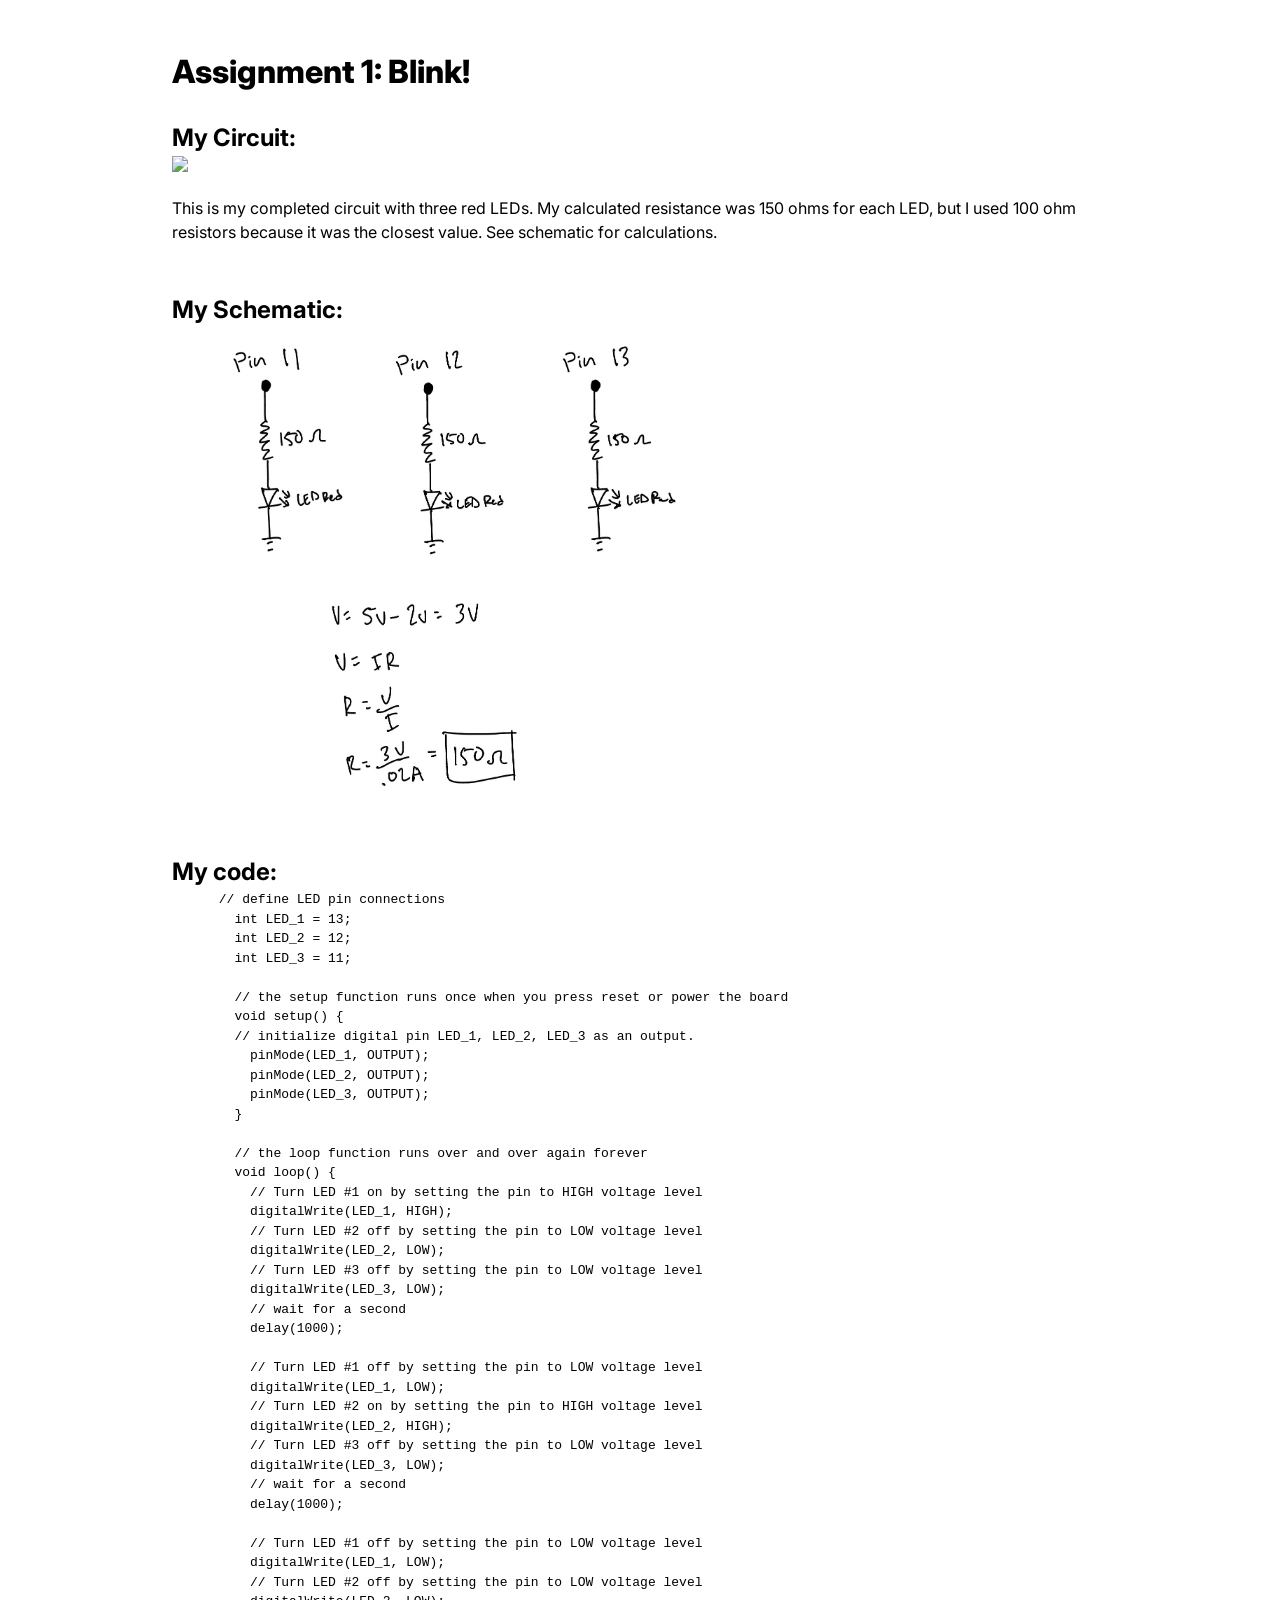
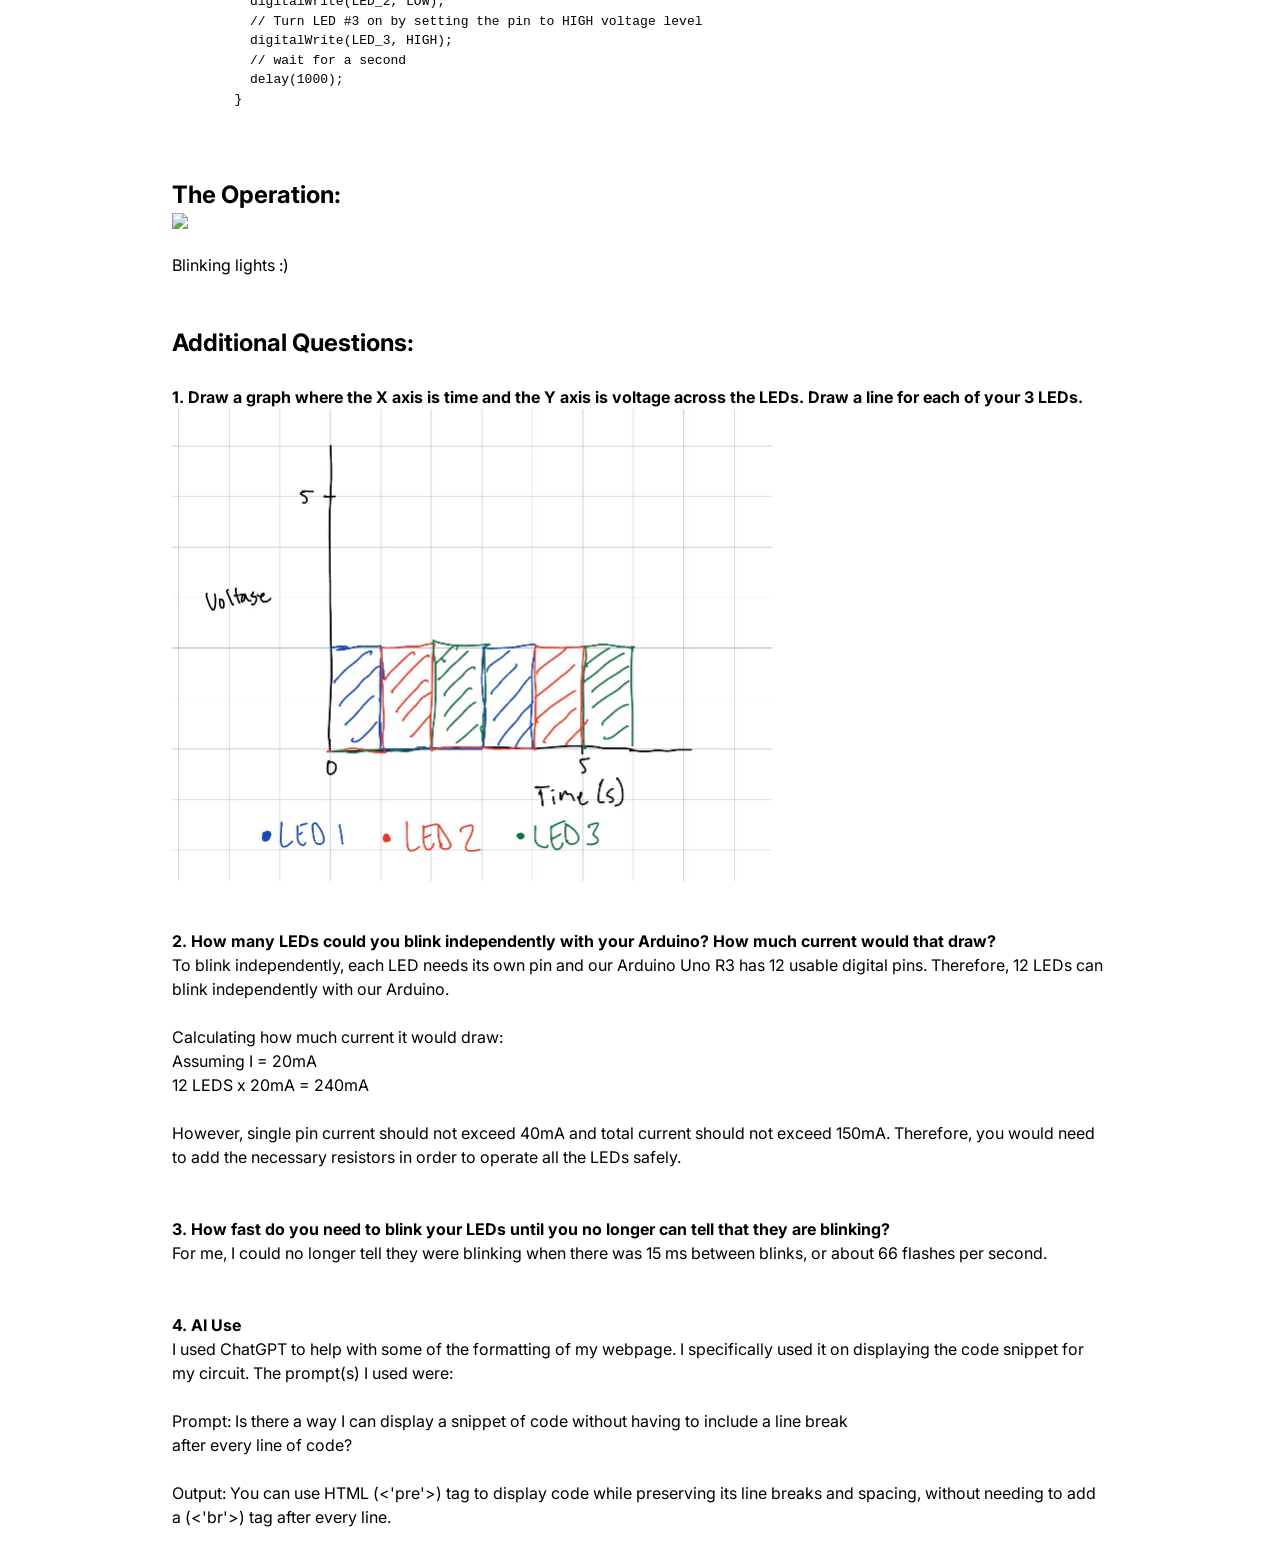
==== docs/a1.html @ 79f0306f "Completed A1" ====
<!DOCTYPE html>
<html>
  <head>
    <meta charset="utf-8" />
    <meta name="viewport" content="width=device-width, maximum-scale=1.0" />

    <title>Ethan's HCDE 439 Physical Computing Page!</title>

    <link href="style.css" rel="stylesheet" type="text/css" />
  </head>
  <body>
    <div class="header">
      <h1>Assignment 1: Blink!</h1>
    </div>
    <br>
    
    <div class="circuit">
      <h2>My Circuit:</h2>
      <img src="circuit-image.JPG" style="max-width: 600px;"/><br>
      <p>This is my completed circuit with three red LEDs. My calculated resistance was 150 ohms for each LED, but I used 100 ohm resistors because it was the closest value. See schematic for calculations.</p>
    </div>
    <br><br>
    
    <div class="schematic">
      <h2>My Schematic:</h2>
      <img src="schematic.jpg" style="max-width: 600px;"/>
    </div>
    <br><br>

    <div class="code">
      <h2>My code:</h2>
      <pre>
      // define LED pin connections
        int LED_1 = 13;
        int LED_2 = 12;
        int LED_3 = 11;

        // the setup function runs once when you press reset or power the board
        void setup() {
        // initialize digital pin LED_1, LED_2, LED_3 as an output.
          pinMode(LED_1, OUTPUT);
          pinMode(LED_2, OUTPUT);
          pinMode(LED_3, OUTPUT);
        }

        // the loop function runs over and over again forever
        void loop() {
          // Turn LED #1 on by setting the pin to HIGH voltage level
          digitalWrite(LED_1, HIGH);
          // Turn LED #2 off by setting the pin to LOW voltage level                
          digitalWrite(LED_2, LOW);
          // Turn LED #3 off by setting the pin to LOW voltage level
          digitalWrite(LED_3, LOW);
          // wait for a second
          delay(1000);
  
          // Turn LED #1 off by setting the pin to LOW voltage level
          digitalWrite(LED_1, LOW);
          // Turn LED #2 on by setting the pin to HIGH voltage level  
          digitalWrite(LED_2, HIGH);
          // Turn LED #3 off by setting the pin to LOW voltage level
          digitalWrite(LED_3, LOW);
          // wait for a second
          delay(1000);

          // Turn LED #1 off by setting the pin to LOW voltage level
          digitalWrite(LED_1, LOW); 
          // Turn LED #2 off by setting the pin to LOW voltage level
          digitalWrite(LED_2, LOW);
          // Turn LED #3 on by setting the pin to HIGH voltage level
          digitalWrite(LED_3, HIGH);
          // wait for a second
          delay(1000);
        }
      </pre>
    </div>
    <br><br>

    <div class="operation">
      <h2>The Operation:</h2>
      <img src="operation.gif" style="max-width: 600px;"/><br>
      <p>Blinking lights :)</p>
    </div>
    <br><br>
    
    <div class="additional questions">
      <h2>Additional Questions:</h2>
      <br>
      <h4>1. Draw a graph where the X axis is time and the Y axis is voltage across the LEDs. Draw a line for each of your 3 LEDs.</h4>
      <img src="voltage-graph.jpg" style="max-width: 600px;"/>
      <br><br>
      <h4>2. How many LEDs could you blink independently with your Arduino? How much current would that draw?</h4>
      <p>To blink independently, each LED needs its own pin and our Arduino Uno R3 has 12 usable digital pins. Therefore, 12 LEDs can blink independently with our Arduino.</p> <br>
      <p>
        Calculating how much current it would draw: <br>
        Assuming I = 20mA <br>
        12 LEDS x 20mA = 240mA <br><br>
        However, single pin current should not exceed 40mA and total current should not exceed 150mA. Therefore, you would need to add the necessary resistors in order to operate all the LEDs safely.
      </p>
      <br><br>
      <h4>3. How fast do you need to blink your LEDs until you no longer can tell that they are blinking?</h4>
      <p>For me, I could no longer tell they were blinking when there was 15 ms between blinks, or about 66 flashes per second.</p>

      <br><br>
      <h4>4. AI Use</h4>
      <p>
        I used ChatGPT to help with some of the formatting of my webpage. I specifically used it on displaying the code snippet for my circuit.
        The prompt(s) I used were: <br><br>

        Prompt: Is there a way I can display a snippet of code without having to include a line break <br> after every line of code? <br><br>

        Output: You can use HTML (<'pre'>) tag to display code while preserving its line breaks and spacing, without needing to add a (<'br'>) tag after every line.
      </p>
    </div>
  </body>
</html>
---- docs/style.css ----
@import url("https://fonts.googleapis.com/css2?family=Inter:wght@100;200;300;400;500;600;700;800;900&display=swap");

*,
*::before,
*::after {
  box-sizing: border-box;
}

* {
  margin: 0;
}

img,
picture,
video,
canvas,
svg {
  display: block;
  max-width: 100%;
}

body {
  font-family: "Inter", sans-serif;
  line-height: 1.5;
  -webkit-font-smoothing: antialiased;
  max-width: 1000px;
  padding: 2em;
  margin: auto;
}

h1 {
  font-weight: 800;
}

h2 {
  font-weight: 700;
}

.header {
  display: block;
  gap: 1em;
  margin-top: 1em;
}

.header img {
  width: 50%;
  object-fit: cover;
}

.grid {
  display: grid;
  grid-template-columns: repeat(auto-fit, minmax(250px, 1fr));
  gap: 1em;
  margin-top: 2em;
}

.assignment a {
  color: #000;
  text-decoration: none;
}

.assignment a:hover {
  color: #f06;
}

.assignment img {
  aspect-ratio: 1;
  object-fit: cover;
}

.assignment p {
  margin-top: 0.5em;
}
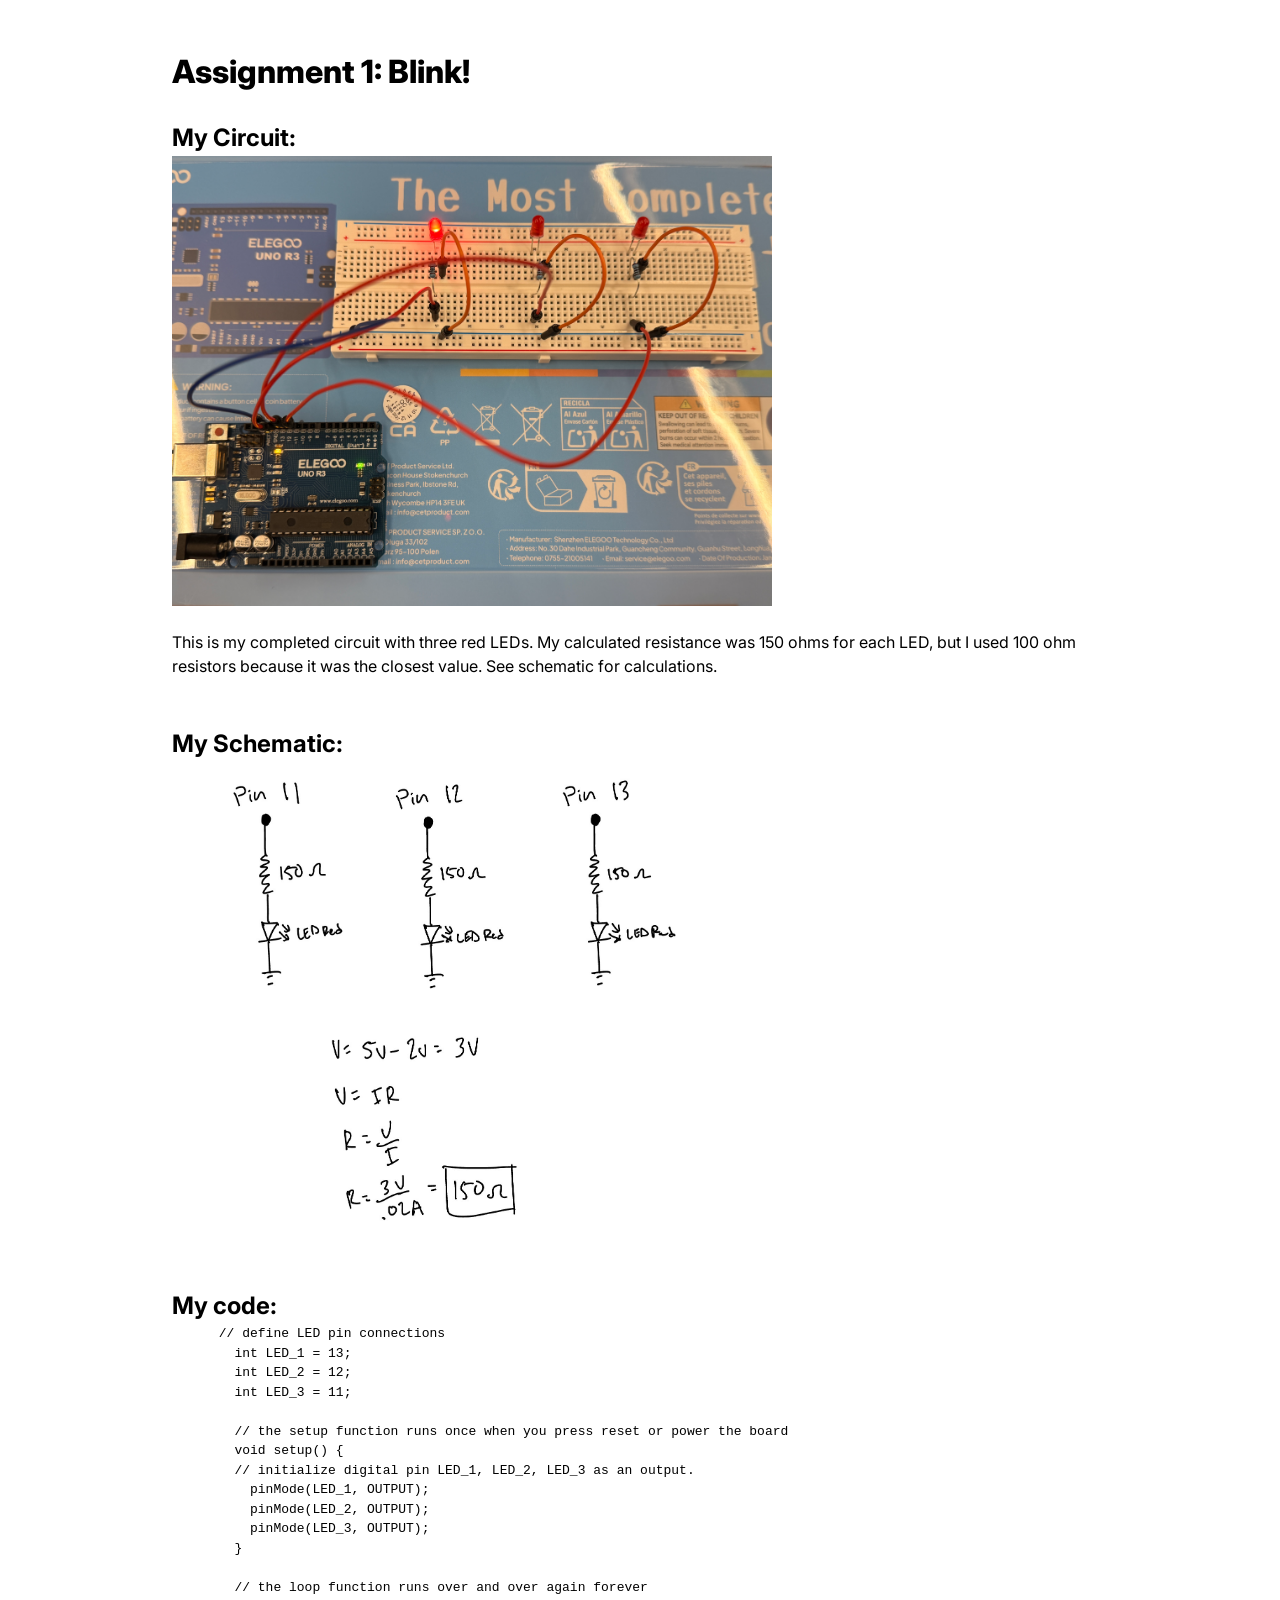
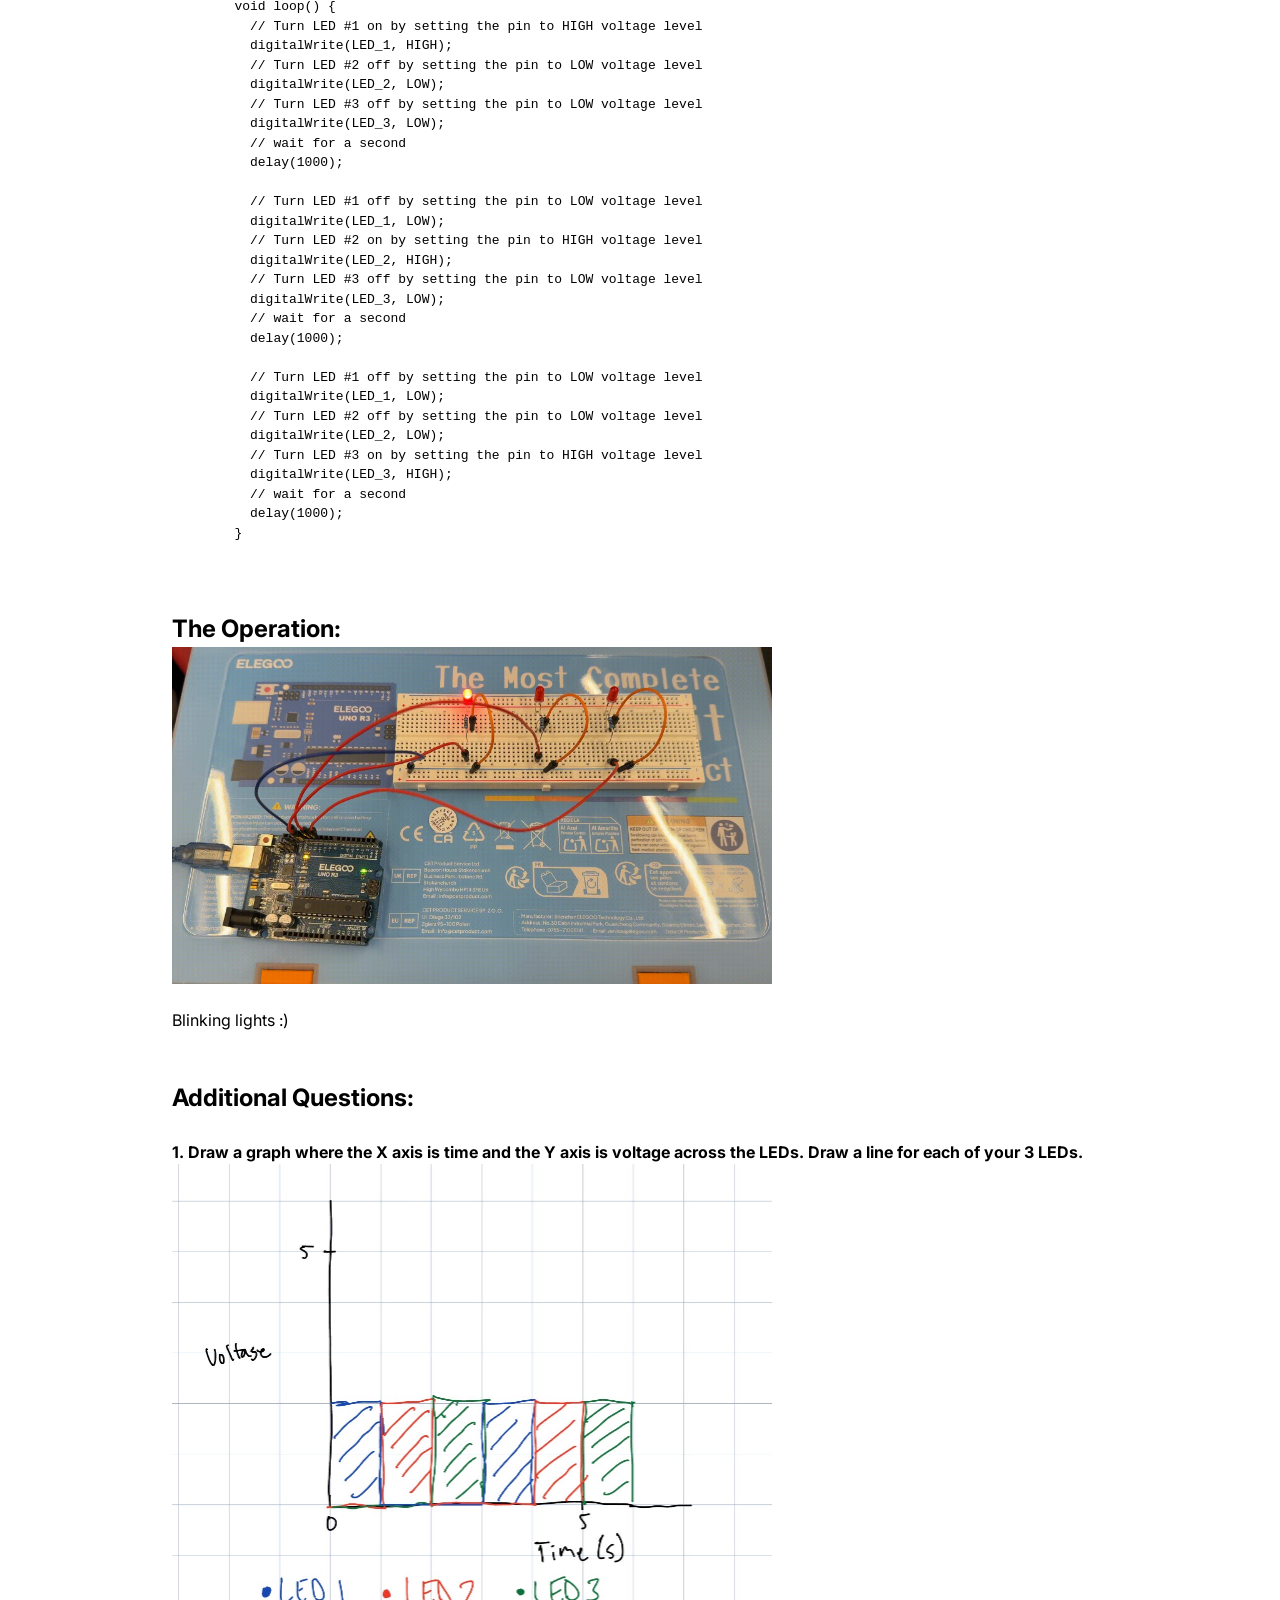
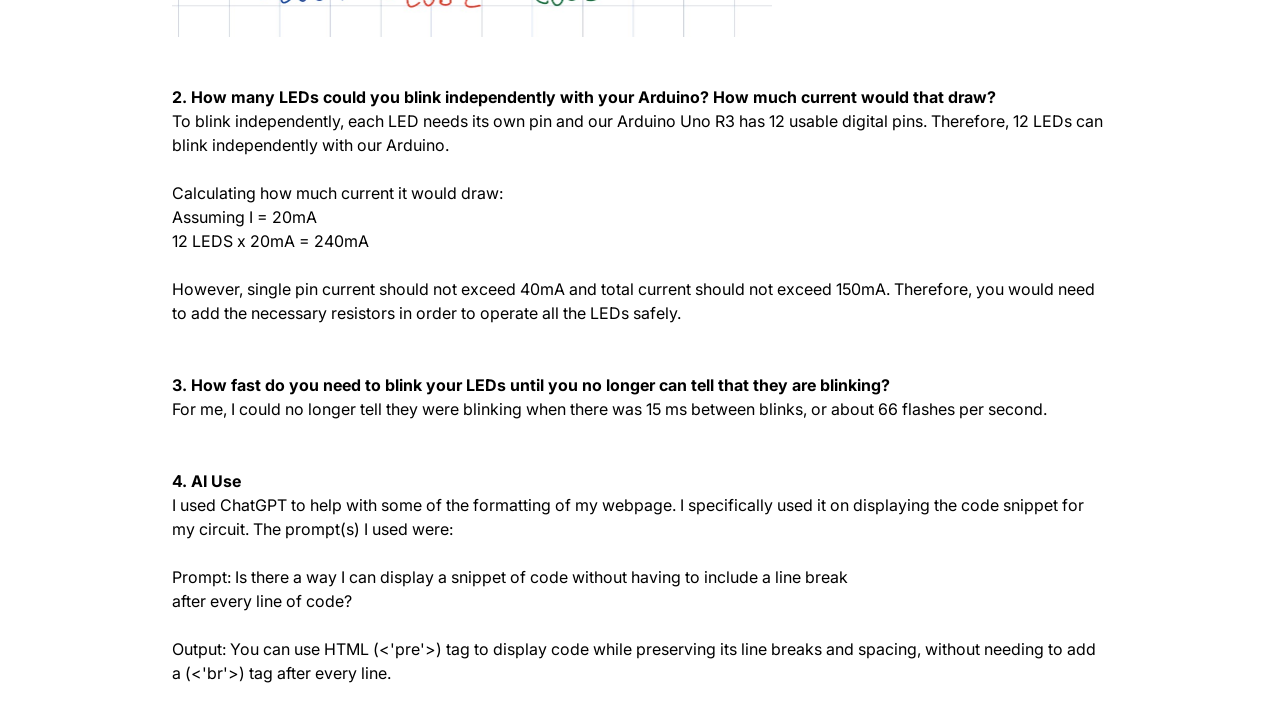
==== commit f56eed47: "Fixed circuit image" ====
--- a/docs/a1.html
+++ b/docs/a1.html
@@ -16,7 +16,7 @@
     
     <div class="circuit">
       <h2>My Circuit:</h2>
-      <img src="circuit-image.JPG" style="max-width: 600px;"/><br>
+      <img src="circuit-image.jpg" style="max-width: 600px;"/><br>
       <p>This is my completed circuit with three red LEDs. My calculated resistance was 150 ohms for each LED, but I used 100 ohm resistors because it was the closest value. See schematic for calculations.</p>
     </div>
     <br><br>
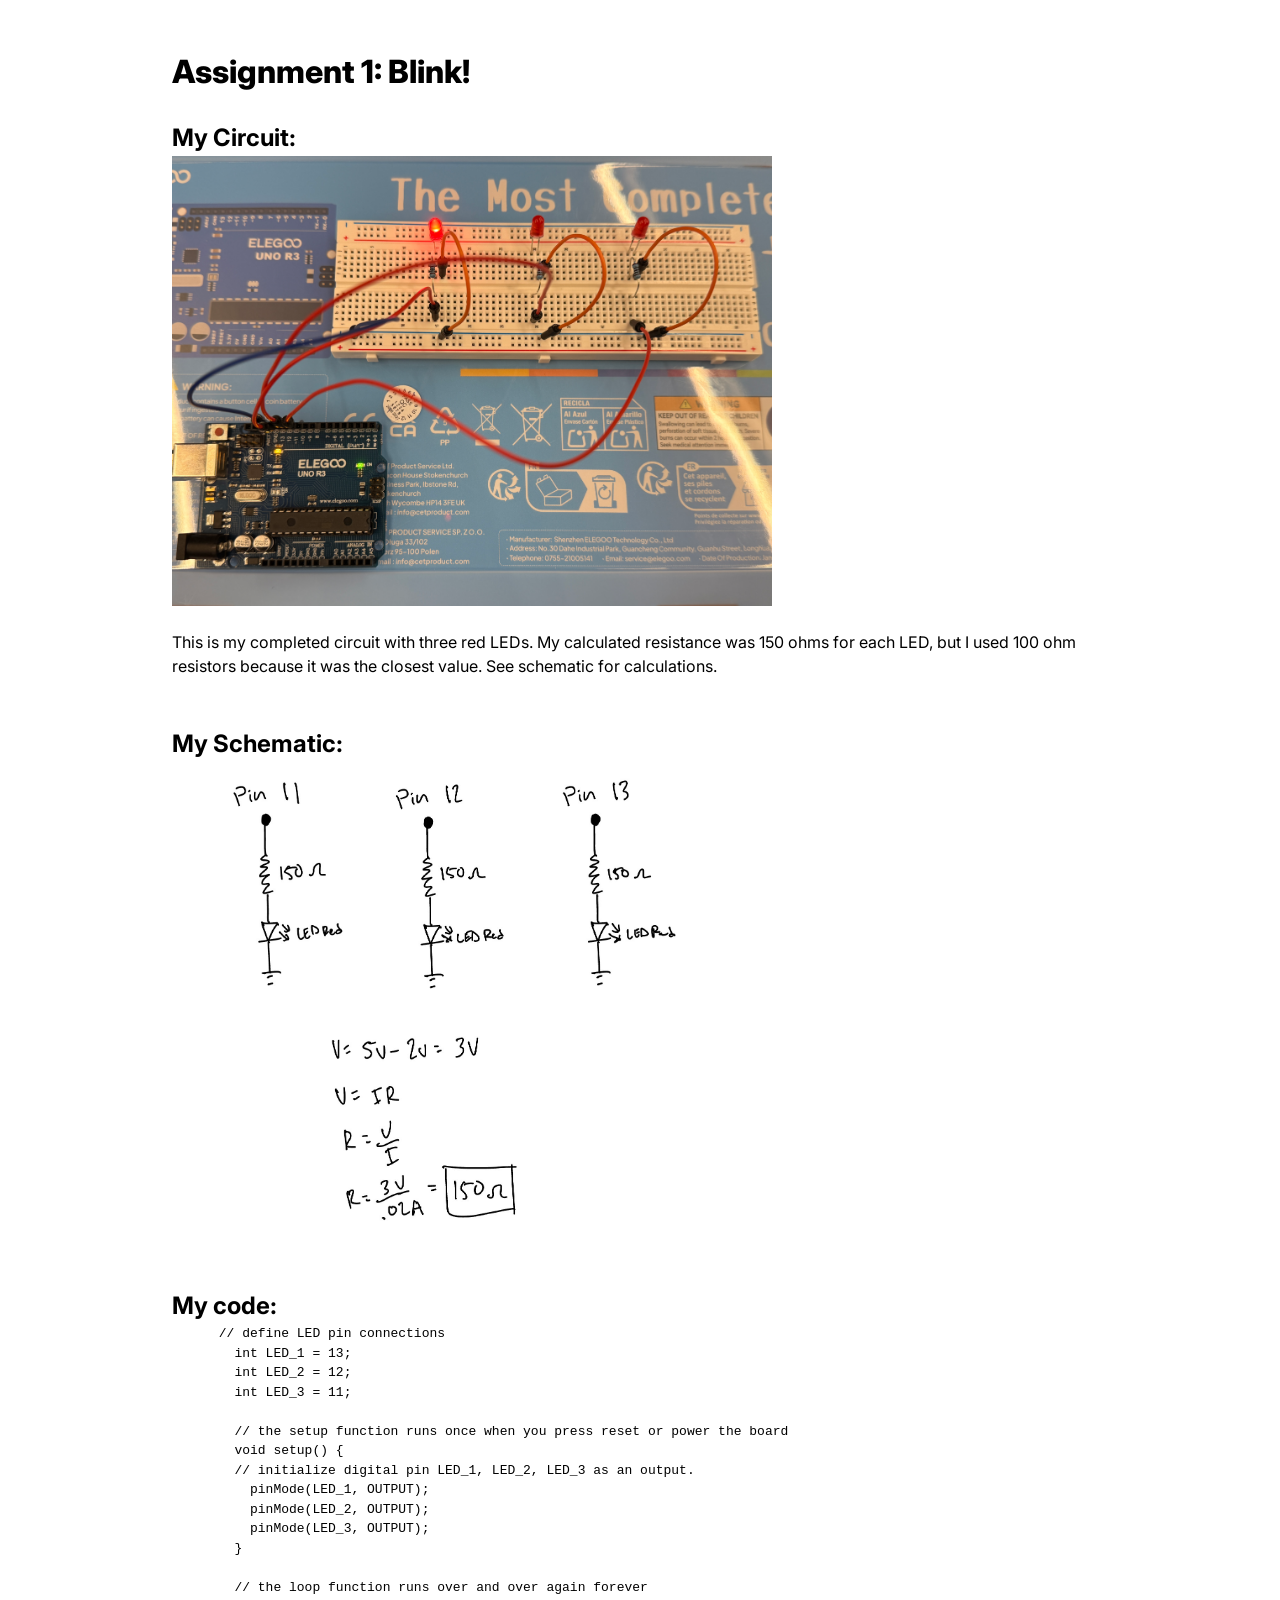
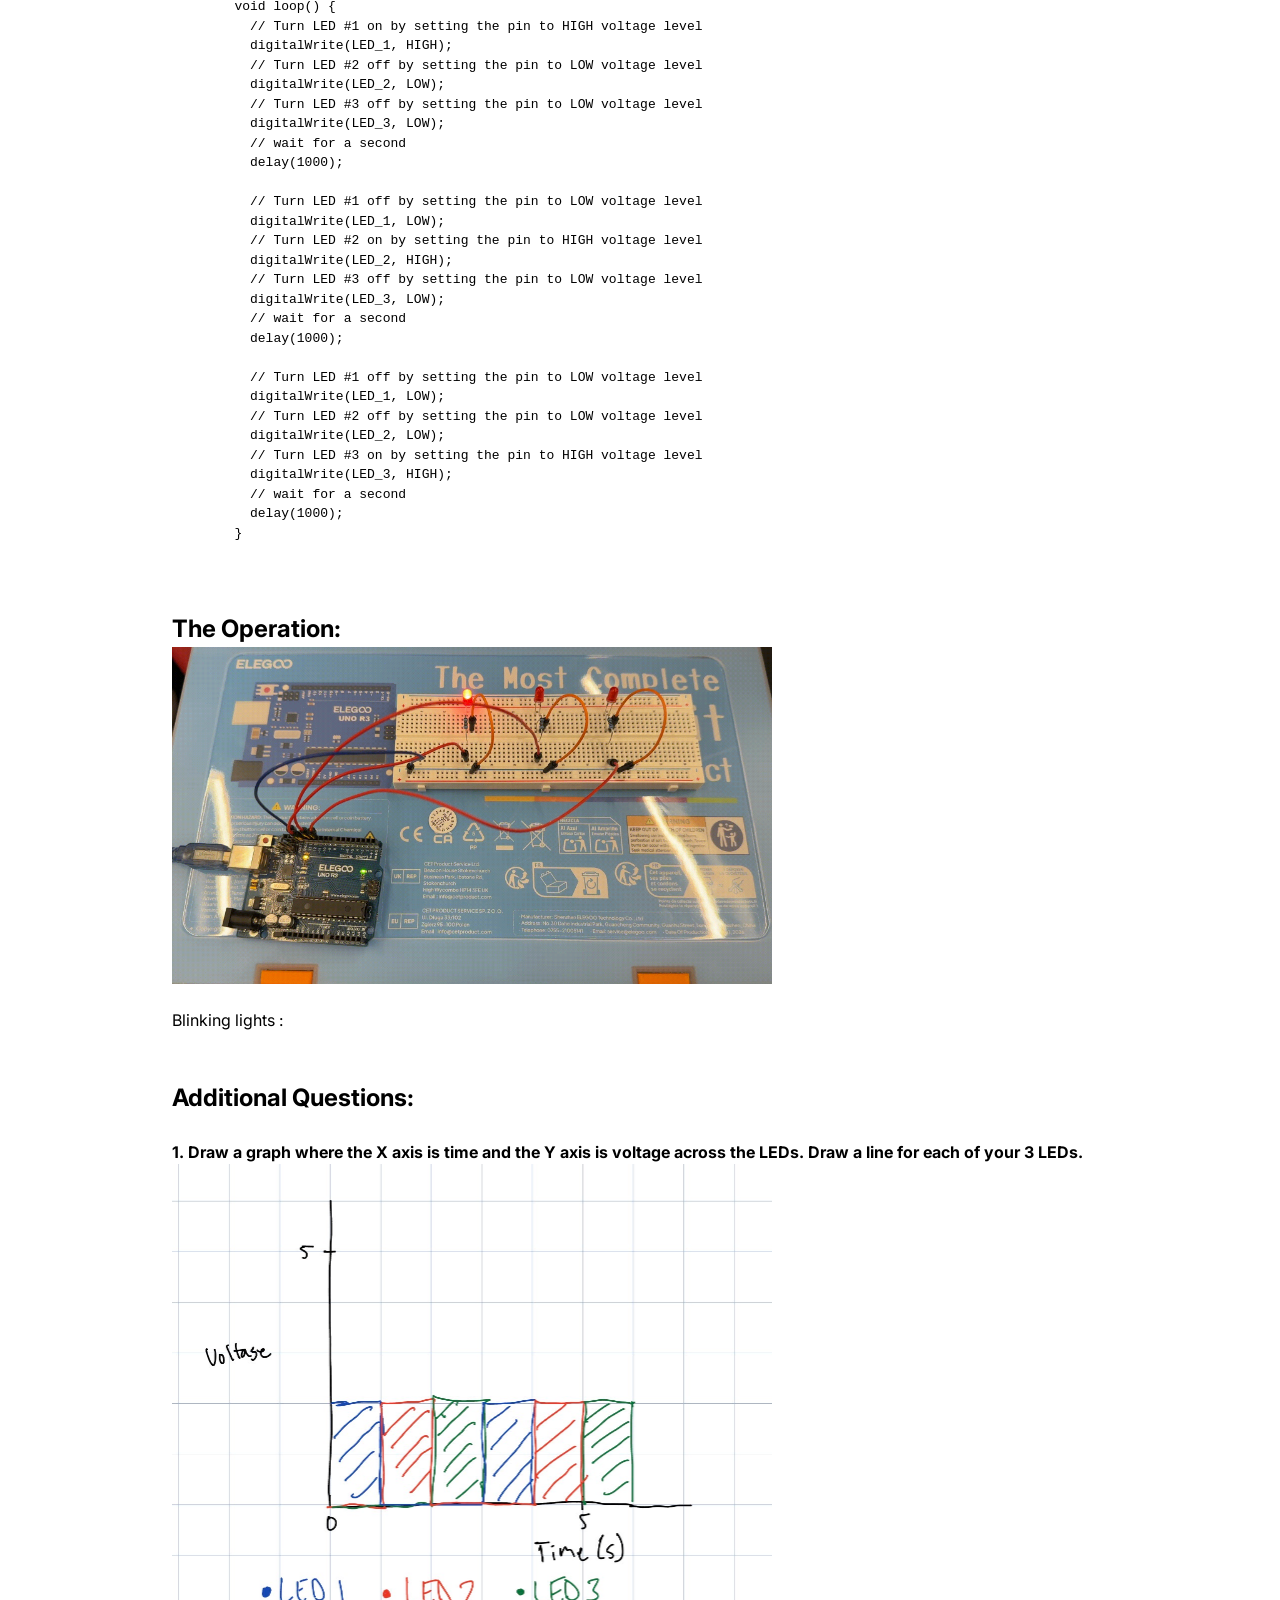
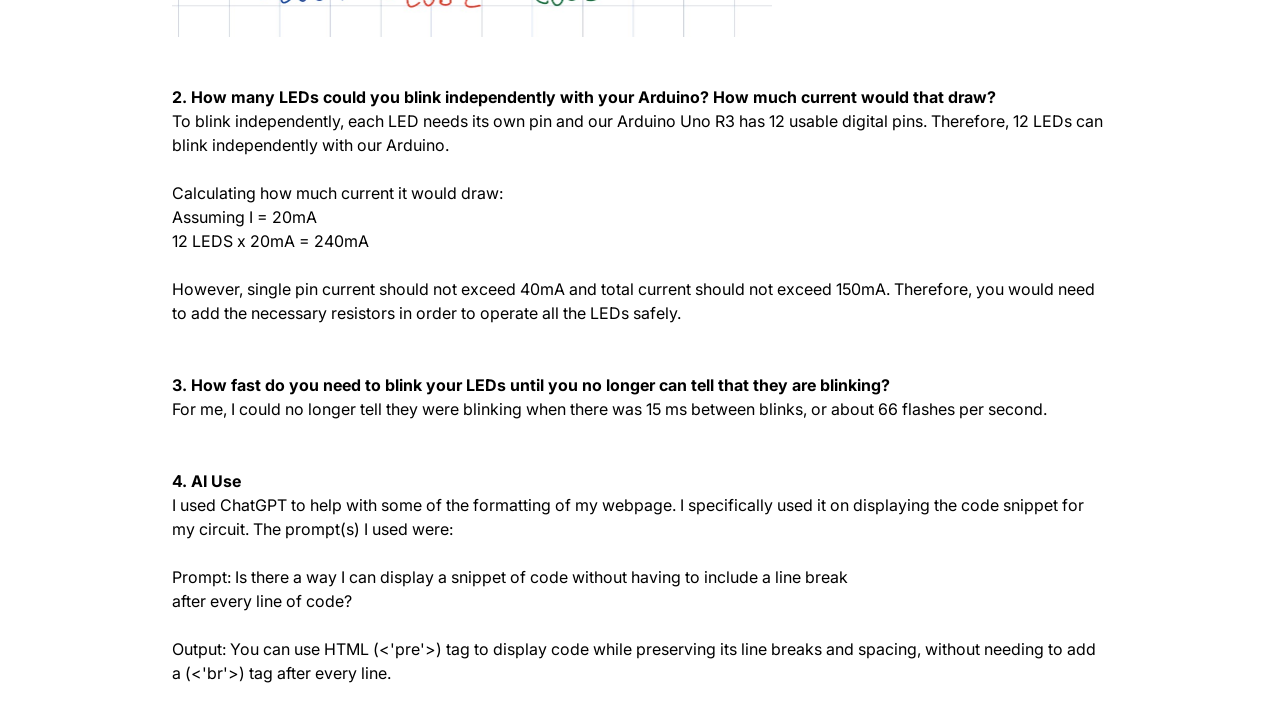
==== commit d7674139: "Reverted file organization" ====
--- a/docs/a1.html
+++ b/docs/a1.html
@@ -79,7 +79,7 @@
     <div class="operation">
       <h2>The Operation:</h2>
       <img src="operation.gif" style="max-width: 600px;"/><br>
-      <p>Blinking lights :)</p>
+      <p>Blinking lights :</p>
     </div>
     <br><br>
     
